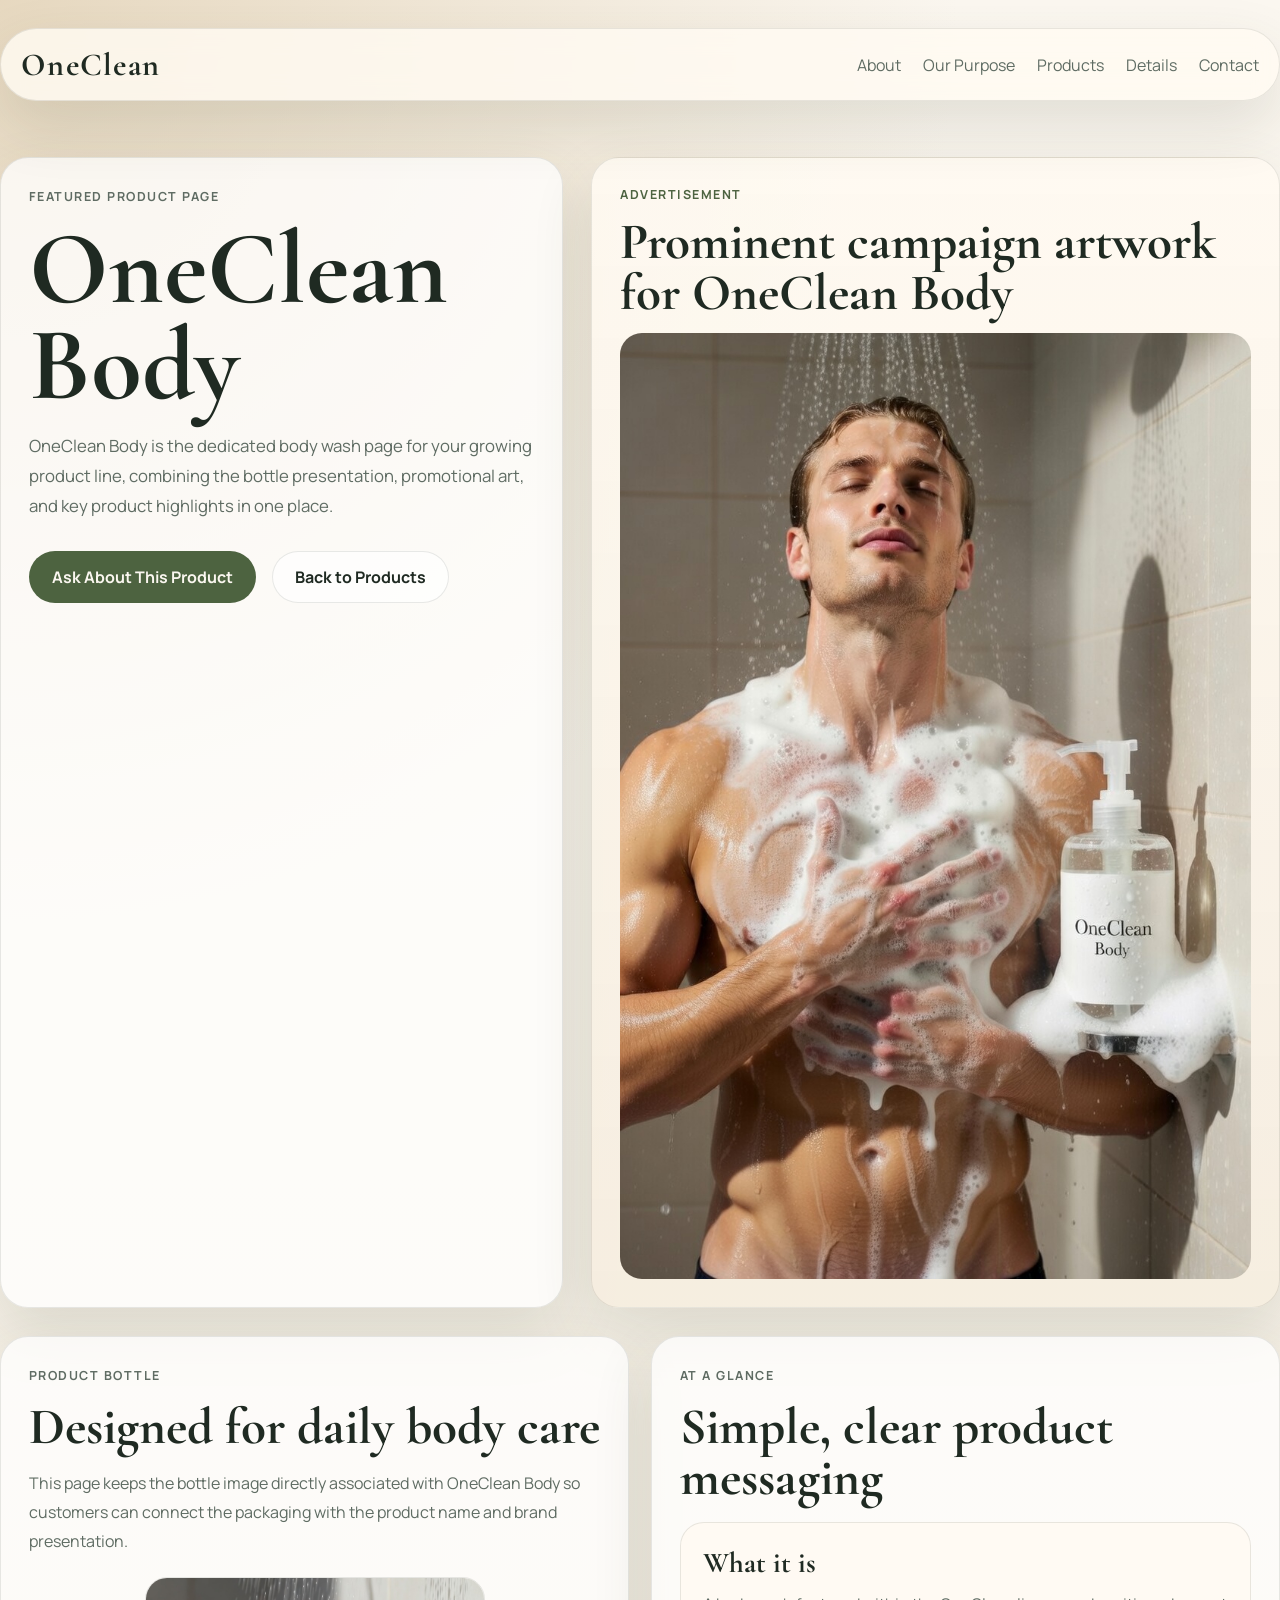
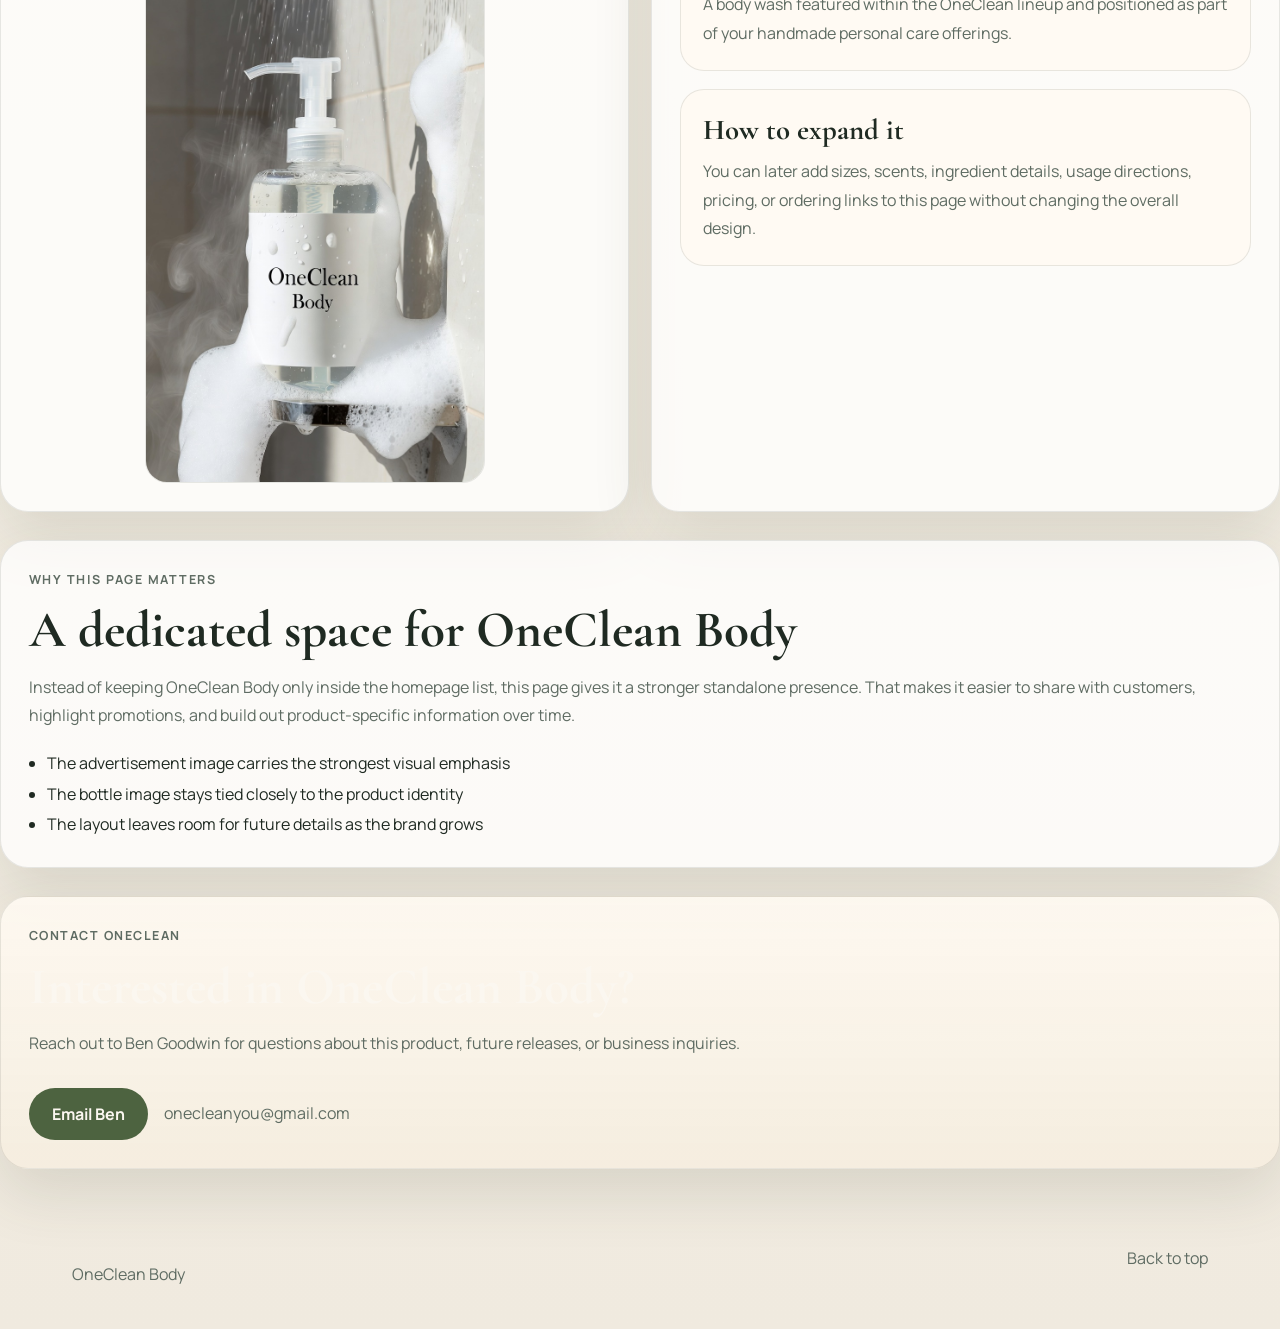
==== bodywash.html @ 04ad3761 "Add OneClean Body product page" ====
<!DOCTYPE html>
<html lang="en">
  <head>
    <meta charset="UTF-8" />
    <meta name="viewport" content="width=device-width, initial-scale=1.0" />
    <title>OneClean Body</title>
    <meta
      name="description"
      content="OneClean Body is the dedicated body wash page from OneClean, featuring product details and promotional imagery."
    />
    <link rel="preconnect" href="https://fonts.googleapis.com" />
    <link rel="preconnect" href="https://fonts.gstatic.com" crossorigin />
    <link
      href="https://fonts.googleapis.com/css2?family=Cormorant+Garamond:wght@500;600;700&family=Manrope:wght@400;500;600;700&display=swap"
      rel="stylesheet"
    />
    <link rel="stylesheet" href="styles.css" />
  </head>
  <body>
    <header class="product-page" id="top">
      <nav class="nav">
        <a class="brand" href="index.html">OneClean</a>
        <button
          class="nav-toggle"
          type="button"
          aria-expanded="false"
          aria-controls="nav-links"
        >
          Menu
        </button>
        <div class="nav-links" id="nav-links">
          <a href="index.html#about">About</a>
          <a href="index.html#purpose">Our Purpose</a>
          <a href="index.html#products">Products</a>
          <a href="#details">Details</a>
          <a href="#contact">Contact</a>
        </div>
      </nav>

      <main class="product-page-grid">
        <section class="product-hero">
          <div class="product-hero-copy">
            <p class="eyebrow">Featured product page</p>
            <h1>OneClean Body</h1>
            <p class="product-summary">
              OneClean Body is the dedicated body wash page for your growing
              product line, combining the bottle presentation, promotional art,
              and key product highlights in one place.
            </p>
            <div class="hero-actions">
              <a class="button button-primary" href="#contact">Ask About This Product</a>
              <a class="button button-secondary" href="index.html#products"
                >Back to Products</a
              >
            </div>
          </div>
          <div class="product-ad-panel">
            <p class="eyebrow">Advertisement</p>
            <h2>Prominent campaign artwork for OneClean Body</h2>
            <img
              class="product-ad-image-large"
              src="images/oneclean-body-ad.jpeg"
              alt="Advertisement for OneClean Body body wash"
            />
          </div>
        </section>

        <section class="product-detail-grid" id="details">
          <article class="product-bottle-panel">
            <p class="eyebrow">Product bottle</p>
            <h2>Designed for daily body care</h2>
            <p>
              This page keeps the bottle image directly associated with
              OneClean Body so customers can connect the packaging with the
              product name and brand presentation.
            </p>
            <img
              class="product-image"
              src="images/oneclean-body-bottle.jpeg"
              alt="Bottle of OneClean Body body wash"
            />
          </article>
          <article class="product-details">
            <p class="eyebrow">At a glance</p>
            <h2>Simple, clear product messaging</h2>
            <div class="product-detail-card">
              <h3>What it is</h3>
              <p>
                A body wash featured within the OneClean lineup and positioned
                as part of your handmade personal care offerings.
              </p>
            </div>
            <div class="product-detail-card">
              <h3>How to expand it</h3>
              <p>
                You can later add sizes, scents, ingredient details, usage
                directions, pricing, or ordering links to this page without
                changing the overall design.
              </p>
            </div>
          </article>
        </section>

        <section class="product-story">
          <p class="eyebrow">Why this page matters</p>
          <h2>A dedicated space for OneClean Body</h2>
          <p>
            Instead of keeping OneClean Body only inside the homepage list, this
            page gives it a stronger standalone presence. That makes it easier
            to share with customers, highlight promotions, and build out
            product-specific information over time.
          </p>
          <ul class="product-list">
            <li>The advertisement image carries the strongest visual emphasis</li>
            <li>The bottle image stays tied closely to the product identity</li>
            <li>The layout leaves room for future details as the brand grows</li>
          </ul>
        </section>

        <section class="product-cta section-dark" id="contact">
          <p class="eyebrow">Contact OneClean</p>
          <h2>Interested in OneClean Body?</h2>
          <p>
            Reach out to Ben Goodwin for questions about this product, future
            releases, or business inquiries.
          </p>
          <div class="contact-actions">
            <a class="button button-primary" href="mailto:onecleanyou@gmail.com"
              >Email Ben</a
            >
            <p class="contact-note">onecleanyou@gmail.com</p>
          </div>
        </section>
      </main>
    </header>

    <footer class="footer">
      <p>OneClean Body</p>
      <a href="#top">Back to top</a>
    </footer>

    <script src="script.js"></script>
  </body>
</html>
---- styles.css ----
:root {
  --bg: #f6f1e7;
  --surface: rgba(255, 255, 255, 0.72);
  --surface-strong: #fffaf2;
  --ink: #1f2a22;
  --muted: #5f6c63;
  --accent: #7f9a65;
  --accent-deep: #4d6340;
  --sand: #dcc8a6;
  --line: rgba(31, 42, 34, 0.1);
  --shadow: 0 24px 60px rgba(61, 72, 49, 0.14);
}

* {
  box-sizing: border-box;
}

html {
  scroll-behavior: smooth;
}

body {
  margin: 0;
  font-family: "Manrope", sans-serif;
  color: var(--ink);
  background:
    radial-gradient(circle at top left, rgba(220, 200, 166, 0.65), transparent 30%),
    linear-gradient(180deg, #fbf7f0 0%, var(--bg) 40%, #f0eadf 100%);
}

a {
  color: inherit;
  text-decoration: none;
}

.hero,
.section,
.footer {
  padding-left: min(6vw, 72px);
  padding-right: min(6vw, 72px);
}

.hero {
  min-height: 100vh;
  padding-top: 28px;
  padding-bottom: 56px;
}

.nav {
  display: flex;
  align-items: center;
  justify-content: space-between;
  gap: 24px;
  position: sticky;
  top: 20px;
  z-index: 10;
  margin-bottom: 56px;
  padding: 16px 20px;
  border: 1px solid var(--line);
  border-radius: 999px;
  background: rgba(255, 250, 242, 0.82);
  backdrop-filter: blur(12px);
  box-shadow: var(--shadow);
}

.brand,
h1,
h2,
h3 {
  font-family: "Cormorant Garamond", serif;
}

.brand {
  font-size: 2rem;
  font-weight: 700;
  letter-spacing: 0.04em;
}

.nav-toggle {
  display: none;
  border: 0;
  background: transparent;
  color: var(--ink);
  font: inherit;
  font-weight: 700;
  cursor: pointer;
}

.nav-links {
  display: flex;
  align-items: center;
  gap: 22px;
  color: var(--muted);
}

.hero-content {
  display: grid;
  grid-template-columns: 1.2fr 0.8fr;
  gap: 36px;
  align-items: center;
}

.hero-copy {
  max-width: 680px;
}

.eyebrow {
  margin: 0 0 14px;
  color: var(--accent-deep);
  text-transform: uppercase;
  letter-spacing: 0.12em;
  font-size: 0.78rem;
  font-weight: 700;
}

h1 {
  margin: 0;
  font-size: clamp(3.5rem, 9vw, 6.5rem);
  line-height: 0.92;
}

.hero-text,
.section-text,
.info-card p,
.ingredient-item p,
.step-card p,
.contact-note,
.hero-card p {
  color: var(--muted);
  line-height: 1.7;
}

.hero-text {
  max-width: 560px;
  margin: 24px 0 0;
  font-size: 1.08rem;
}

.hero-actions,
.contact-actions {
  display: flex;
  align-items: center;
  gap: 16px;
  flex-wrap: wrap;
  margin-top: 30px;
}

.button {
  display: inline-flex;
  align-items: center;
  justify-content: center;
  padding: 14px 22px;
  border-radius: 999px;
  border: 1px solid transparent;
  font-weight: 700;
  transition: transform 180ms ease, background-color 180ms ease, color 180ms ease;
}

.button:hover,
.button:focus-visible {
  transform: translateY(-1px);
}

.button-primary {
  background: var(--accent-deep);
  color: #fbf7f0;
}

.button-secondary {
  border-color: var(--line);
  background: rgba(255, 255, 255, 0.65);
}

.hero-card,
.info-card,
.step-card,
.ingredient-panel,
.contact-panel {
  border: 1px solid var(--line);
  box-shadow: var(--shadow);
}

.hero-card {
  padding: 30px;
  border-radius: 28px;
  background: linear-gradient(180deg, rgba(255, 250, 242, 0.88), rgba(245, 237, 223, 0.94));
}

.card-label,
.step-number {
  display: inline-block;
  color: var(--accent-deep);
  font-weight: 800;
  letter-spacing: 0.08em;
}

.hero-card h2,
.section-heading h2,
.split-layout h2,
.contact-panel h2,
.product-hero-copy h2,
.product-ad-panel h2,
.product-bottle-panel h2,
.product-details h2,
.product-story h2,
.product-cta h2 {
  margin: 8px 0 14px;
  font-size: clamp(2.2rem, 4vw, 3.2rem);
  line-height: 1;
}

.feature-list {
  margin: 18px 0 0;
  padding-left: 18px;
  color: var(--ink);
  line-height: 1.9;
}

.section {
  padding-top: 88px;
  padding-bottom: 88px;
}

.section-light {
  background: transparent;
}

.section-accent {
  background: rgba(255, 250, 242, 0.55);
}

.section-purpose {
  background:
    linear-gradient(180deg, rgba(255, 250, 242, 0.7), rgba(246, 241, 231, 0.92)),
    radial-gradient(circle at top right, rgba(127, 154, 101, 0.18), transparent 28%);
}

.section-dark {
  background: linear-gradient(135deg, #2d3b2e, #415441);
  color: #fbf7f0;
}

.section-heading {
  max-width: 720px;
  margin-bottom: 34px;
}

.grid {
  display: grid;
  gap: 24px;
}

.grid-three {
  grid-template-columns: repeat(3, minmax(0, 1fr));
}

.info-card,
.step-card {
  padding: 26px;
  border-radius: 24px;
  background: var(--surface);
  backdrop-filter: blur(10px);
}

.info-card h3,
.step-card h3,
.ingredient-item h3 {
  margin: 14px 0 10px;
  font-size: 1.9rem;
}

.split-layout {
  display: grid;
  grid-template-columns: 1fr 1fr;
  gap: 30px;
  align-items: start;
}

.purpose-layout {
  display: grid;
  grid-template-columns: 0.8fr 1.2fr;
  gap: 30px;
  align-items: start;
}

.purpose-heading {
  margin-bottom: 0;
}

.purpose-card {
  padding: 30px;
  border: 1px solid var(--line);
  border-radius: 28px;
  background: rgba(255, 255, 255, 0.72);
  box-shadow: var(--shadow);
}

.purpose-card p {
  margin: 0 0 18px;
  color: var(--muted);
  line-height: 1.8;
}

.purpose-priorities {
  margin: 24px 0;
  padding: 20px;
  border-radius: 24px;
  background: rgba(255, 250, 242, 0.84);
  border: 1px solid var(--line);
}

.purpose-label {
  margin-bottom: 12px;
  color: var(--ink);
  font-weight: 700;
}

.purpose-close {
  margin-bottom: 0;
  color: var(--ink);
  font-weight: 600;
}

.ingredient-panel {
  display: grid;
  gap: 18px;
  padding: 24px;
  border-radius: 28px;
  background: var(--surface-strong);
}

.featured-product {
  margin-top: 28px;
  padding: 20px;
  border: 1px solid var(--line);
  border-radius: 28px;
  background: rgba(255, 255, 255, 0.62);
  box-shadow: var(--shadow);
}

.featured-copy h3 {
  margin: 8px 0 12px;
  font-size: clamp(2rem, 4vw, 2.8rem);
}

.featured-ad-image,
.product-thumb {
  display: block;
  width: 100%;
  object-fit: cover;
}

.featured-ad-image {
  margin-top: 18px;
  min-height: 320px;
  max-height: 560px;
  border-radius: 22px;
  box-shadow: var(--shadow);
}

.ingredient-item {
  padding-bottom: 12px;
  border-bottom: 1px solid var(--line);
}

.product-item-header {
  display: grid;
  grid-template-columns: minmax(0, 1fr) 110px;
  gap: 18px;
  align-items: center;
}

.product-thumb {
  aspect-ratio: 4 / 5;
  border-radius: 20px;
  border: 1px solid var(--line);
}

.ingredient-item:last-child {
  padding-bottom: 0;
  border-bottom: 0;
}

.step-number {
  font-size: 0.9rem;
}

.contact-panel {
  display: grid;
  grid-template-columns: 1.1fr 0.9fr;
  gap: 24px;
  padding: 32px;
  border-radius: 30px;
  background: rgba(255, 255, 255, 0.08);
}

.contact-note {
  margin: 0;
  color: rgba(251, 247, 240, 0.78);
}

.product-page {
  min-height: 100vh;
  padding-top: 28px;
  padding-bottom: 56px;
}

.product-page-grid {
  display: grid;
  gap: 28px;
}

.product-hero {
  display: grid;
  grid-template-columns: 0.9fr 1.1fr;
  gap: 28px;
  align-items: stretch;
}

.product-hero-copy,
.product-story,
.product-details,
.product-cta,
.product-ad-panel,
.product-bottle-panel {
  padding: 28px;
  border: 1px solid var(--line);
  border-radius: 28px;
  box-shadow: var(--shadow);
}

.product-hero-copy,
.product-story,
.product-details,
.product-bottle-panel {
  background: rgba(255, 255, 255, 0.74);
}

.product-ad-panel,
.product-cta {
  background: linear-gradient(180deg, rgba(255, 250, 242, 0.88), rgba(245, 237, 223, 0.94));
}

.product-summary,
.product-story p,
.product-hero-copy p,
.product-bottle-panel p,
.product-details p,
.product-cta p {
  color: var(--muted);
  line-height: 1.8;
}

.product-summary {
  font-size: 1.05rem;
}

.product-ad-image-large,
.product-image {
  display: block;
  width: 100%;
  object-fit: cover;
  border-radius: 22px;
}

.product-ad-image-large {
  min-height: 360px;
}

.product-image {
  max-width: 340px;
  margin: 22px auto 0;
  border: 1px solid var(--line);
}

.product-detail-grid {
  display: grid;
  grid-template-columns: repeat(2, minmax(0, 1fr));
  gap: 22px;
}

.product-detail-card {
  margin-top: 18px;
  padding: 22px;
  border-radius: 24px;
  border: 1px solid var(--line);
  background: rgba(255, 250, 242, 0.84);
}

.product-detail-card h3 {
  margin: 0 0 10px;
  font-size: 1.8rem;
}

.product-detail-card p {
  margin: 0;
}

.product-list {
  margin: 18px 0 0;
  padding-left: 18px;
  color: var(--ink);
  line-height: 1.9;
}

.footer {
  display: flex;
  justify-content: space-between;
  gap: 18px;
  padding-top: 22px;
  padding-bottom: 28px;
  color: var(--muted);
}

@media (max-width: 900px) {
  .hero-content,
  .purpose-layout,
  .product-hero,
  .product-detail-grid,
  .split-layout,
  .contact-panel,
  .grid-three {
    grid-template-columns: 1fr;
  }

  .nav {
    align-items: flex-start;
    flex-wrap: wrap;
    border-radius: 28px;
  }

  .nav-toggle {
    display: inline-flex;
  }

  .nav-links {
    display: none;
    width: 100%;
    flex-direction: column;
    align-items: flex-start;
    padding-top: 12px;
  }

  .nav-links.is-open {
    display: flex;
  }

  .hero {
    min-height: auto;
  }

  h1 {
    font-size: clamp(3rem, 15vw, 4.6rem);
  }

  .product-item-header {
    grid-template-columns: 1fr;
  }

  .product-thumb {
    max-width: 180px;
  }

  .product-image {
    max-width: 220px;
  }
}

@media (max-width: 560px) {
  .hero,
  .section,
  .footer {
    padding-left: 20px;
    padding-right: 20px;
  }

  .nav {
    top: 12px;
    margin-bottom: 40px;
  }

  .hero-card,
  .info-card,
  .step-card,
  .product-hero-copy,
  .product-story,
  .product-details,
  .product-cta,
  .product-ad-panel,
  .product-bottle-panel,
  .ingredient-panel,
  .contact-panel {
    border-radius: 22px;
  }
}
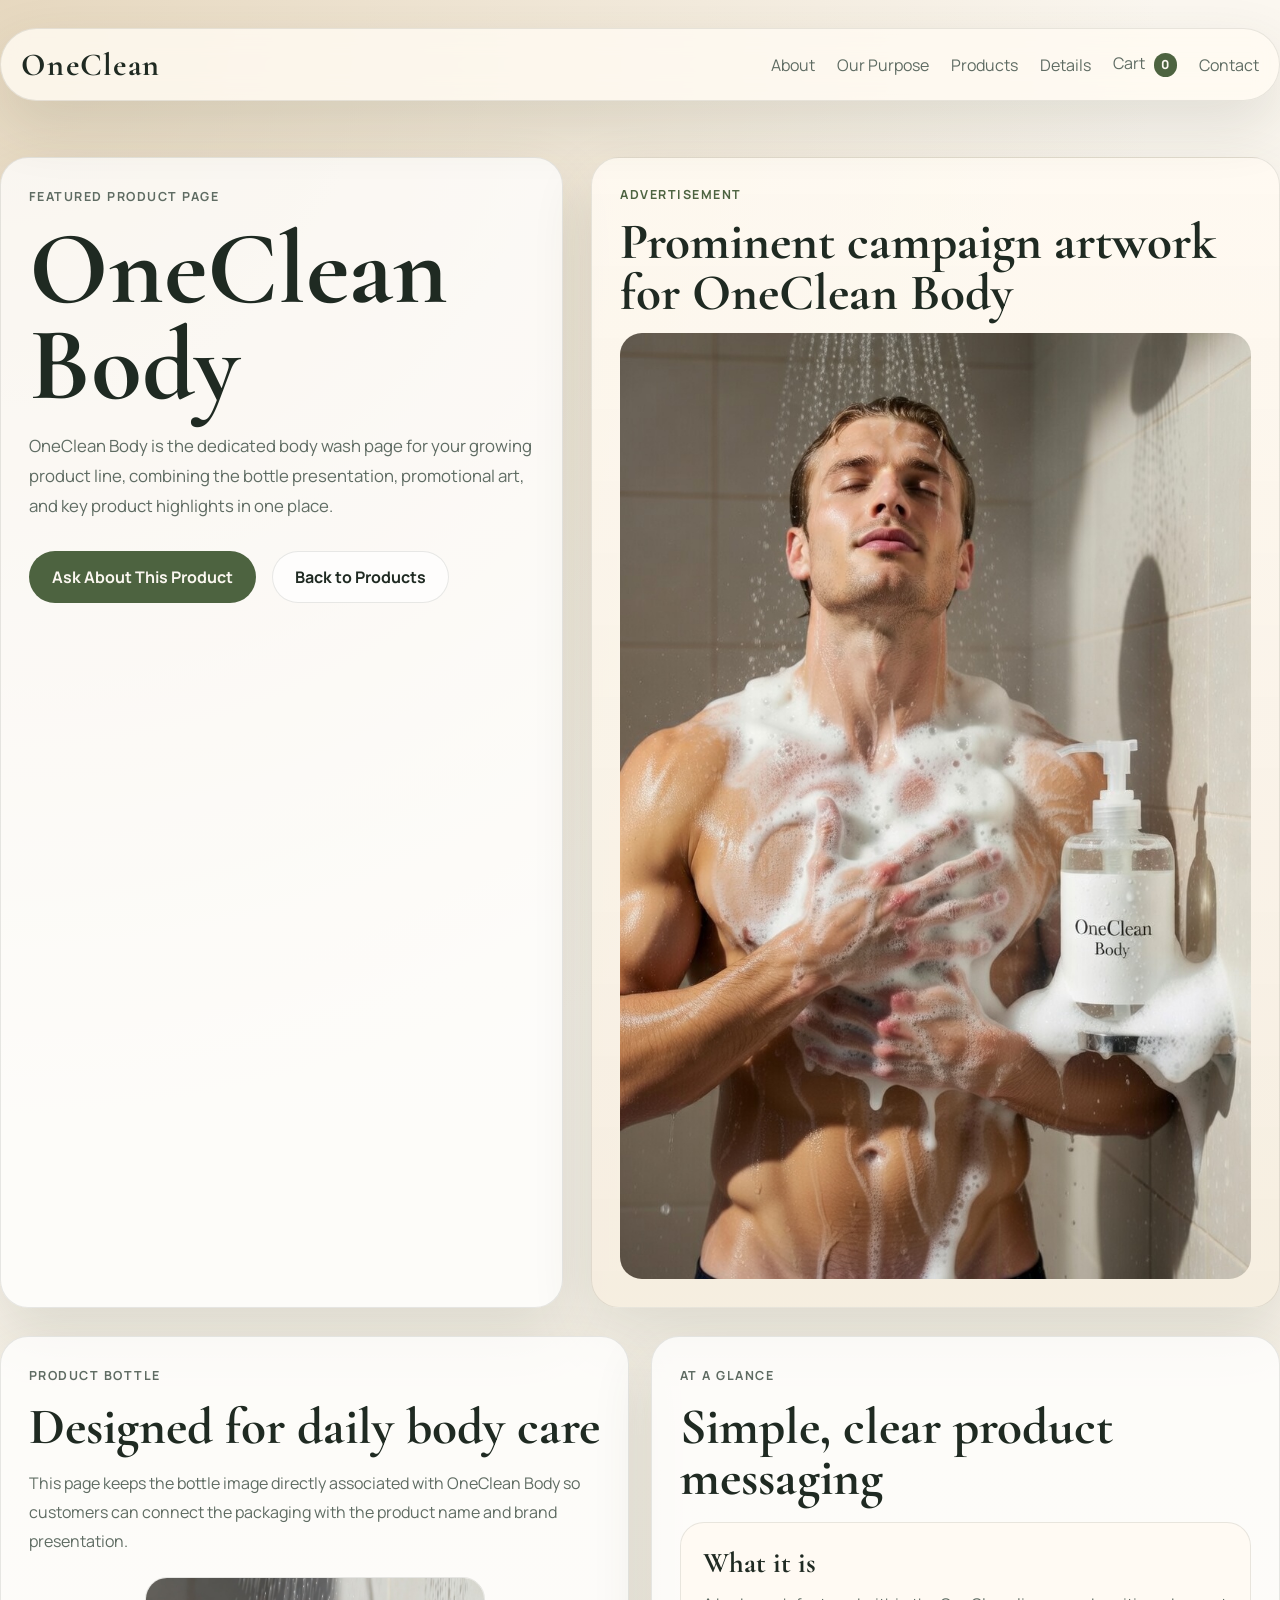
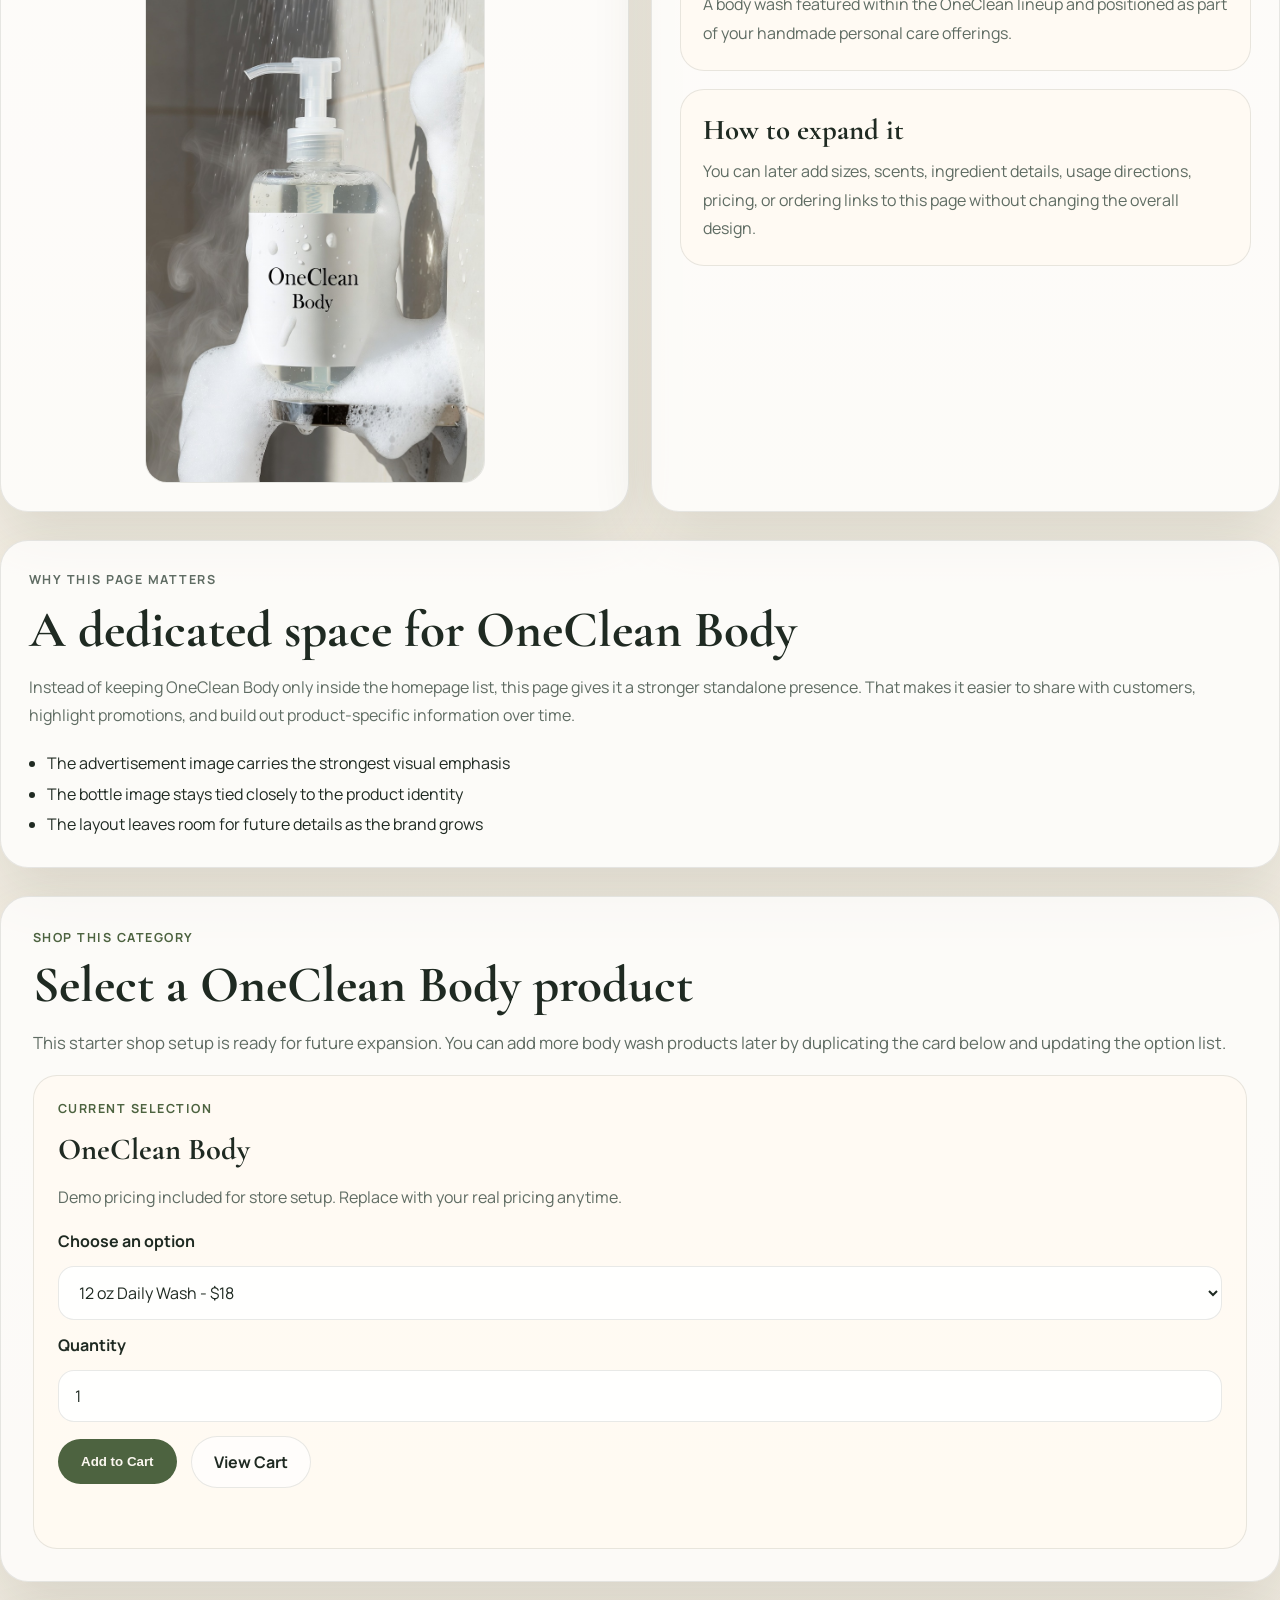
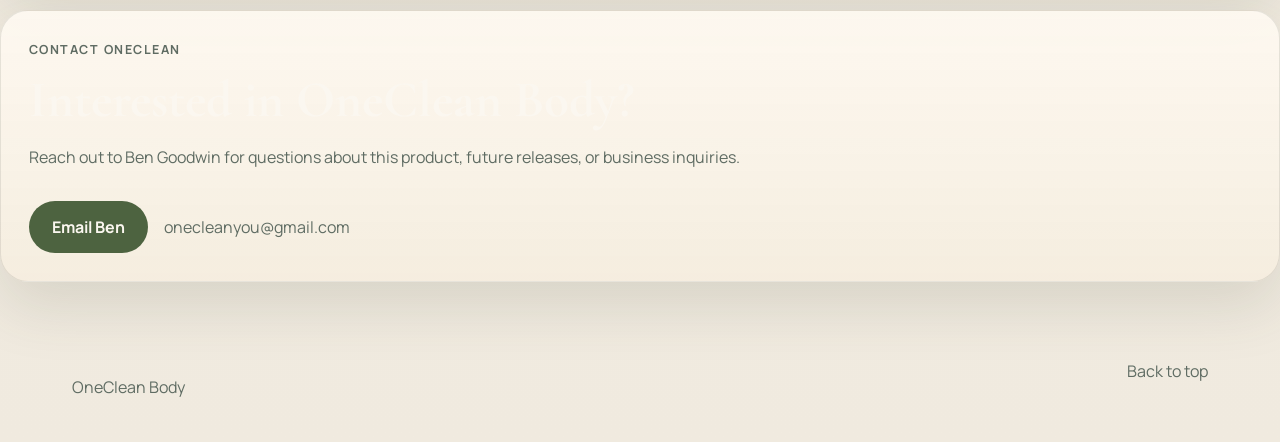
==== commit e0687628: "Add shopping flow and product details" ====
--- a/bodywash.html
+++ b/bodywash.html
@@ -33,6 +33,7 @@
           <a href="index.html#purpose">Our Purpose</a>
           <a href="index.html#products">Products</a>
           <a href="#details">Details</a>
+          <a href="cart.html">Cart <span class="cart-count" data-cart-count>0</span></a>
           <a href="#contact">Contact</a>
         </div>
       </nav>
@@ -117,6 +118,49 @@
           </ul>
         </section>
 
+        <section class="product-shop" id="shop">
+          <p class="eyebrow">Shop This Category</p>
+          <h2>Select a OneClean Body product</h2>
+          <p class="product-summary">
+            This starter shop setup is ready for future expansion. You can add
+            more body wash products later by duplicating the card below and
+            updating the option list.
+          </p>
+          <div class="shop-grid">
+            <article class="shop-card">
+              <p class="eyebrow">Current selection</p>
+              <h3>OneClean Body</h3>
+              <p class="shop-price-note">Demo pricing included for store setup. Replace with your real pricing anytime.</p>
+              <form
+                class="add-to-cart-form"
+                data-category="Body Wash"
+                data-product-base="OneClean Body"
+              >
+                <label class="shop-label" for="bodywash-option">Choose an option</label>
+                <select id="bodywash-option" name="option" class="shop-input">
+                  <option value="12 oz Daily Wash" data-price="18">12 oz Daily Wash - $18</option>
+                  <option value="16 oz Family Size" data-price="22">16 oz Family Size - $22</option>
+                </select>
+                <label class="shop-label" for="bodywash-quantity">Quantity</label>
+                <input
+                  id="bodywash-quantity"
+                  class="shop-input"
+                  type="number"
+                  name="quantity"
+                  min="1"
+                  max="12"
+                  value="1"
+                />
+                <div class="shop-actions">
+                  <button class="button button-primary" type="submit">Add to Cart</button>
+                  <a class="button button-secondary" href="cart.html">View Cart</a>
+                </div>
+                <p class="shop-feedback" aria-live="polite"></p>
+              </form>
+            </article>
+          </div>
+        </section>
+
         <section class="product-cta section-dark" id="contact">
           <p class="eyebrow">Contact OneClean</p>
           <h2>Interested in OneClean Body?</h2>
--- a/styles.css
+++ b/styles.css
@@ -93,6 +93,21 @@
   color: var(--muted);
 }
 
+.cart-count {
+  display: inline-flex;
+  align-items: center;
+  justify-content: center;
+  min-width: 1.45rem;
+  height: 1.45rem;
+  margin-left: 6px;
+  padding: 0 6px;
+  border-radius: 999px;
+  background: var(--accent-deep);
+  color: #fbf7f0;
+  font-size: 0.78rem;
+  font-weight: 800;
+}
+
 .hero-content {
   display: grid;
   grid-template-columns: 1.2fr 0.8fr;
@@ -202,7 +217,10 @@
 .product-ad-panel h2,
 .product-bottle-panel h2,
 .product-details h2,
+.product-shop h2,
 .product-story h2,
+.cart-panel h2,
+.checkout-panel h2,
 .product-cta h2 {
   margin: 8px 0 14px;
   font-size: clamp(2.2rem, 4vw, 3.2rem);
@@ -463,8 +481,37 @@
   border-radius: 22px;
 }
 
+.image-placeholder {
+  display: grid;
+  place-items: center;
+  width: 100%;
+  min-height: 360px;
+  padding: 24px;
+  border: 1px dashed rgba(31, 42, 34, 0.24);
+  border-radius: 22px;
+  background:
+    linear-gradient(135deg, rgba(255, 250, 242, 0.92), rgba(240, 234, 223, 0.96)),
+    repeating-linear-gradient(
+      -45deg,
+      rgba(127, 154, 101, 0.08),
+      rgba(127, 154, 101, 0.08) 12px,
+      transparent 12px,
+      transparent 24px
+    );
+  color: var(--accent-deep);
+  text-align: center;
+  line-height: 1.7;
+  font-weight: 700;
+}
+
 .product-ad-image-large {
   min-height: 360px;
+}
+
+.product-ad-image-compact {
+  max-width: 50%;
+  min-height: auto;
+  margin: 0 auto;
 }
 
 .product-image {
@@ -501,6 +548,182 @@
   padding-left: 18px;
   color: var(--ink);
   line-height: 1.9;
+}
+
+.product-shop,
+.cart-panel,
+.checkout-panel,
+.cart-empty,
+.product-info-section {
+  padding: 32px;
+  border: 1px solid var(--line);
+  border-radius: 28px;
+  background: rgba(255, 255, 255, 0.74);
+  box-shadow: var(--shadow);
+}
+
+.shop-grid,
+.cart-layout,
+.product-info-grid {
+  display: grid;
+  gap: 24px;
+}
+
+.cart-layout {
+  grid-template-columns: 1.15fr 0.85fr;
+  align-items: start;
+}
+
+.product-info-grid {
+  grid-template-columns: repeat(3, minmax(0, 1fr));
+  margin-top: 22px;
+}
+
+.shop-card,
+.cart-item,
+.checkout-summary,
+.product-info-card {
+  padding: 24px;
+  border: 1px solid var(--line);
+  border-radius: 24px;
+  background: rgba(255, 250, 242, 0.88);
+}
+
+.shop-card h3,
+.cart-item h3,
+.checkout-summary h3,
+.product-info-card h3 {
+  margin: 0 0 10px;
+  font-size: 1.9rem;
+}
+
+.product-info-card p {
+  margin: 0;
+  color: var(--muted);
+  line-height: 1.8;
+}
+
+.product-info-card-warning {
+  background: rgba(255, 245, 235, 0.92);
+}
+
+.shop-price-note,
+.checkout-note,
+.cart-item-meta,
+.cart-item-total {
+  color: var(--muted);
+  line-height: 1.7;
+}
+
+.add-to-cart-form,
+.checkout-form {
+  display: grid;
+  gap: 14px;
+  margin-top: 18px;
+}
+
+.shop-label,
+.checkout-label {
+  font-weight: 700;
+  color: var(--ink);
+}
+
+.shop-input,
+.checkout-input,
+.cart-quantity-input {
+  width: 100%;
+  padding: 14px 16px;
+  border: 1px solid var(--line);
+  border-radius: 16px;
+  background: rgba(255, 255, 255, 0.9);
+  color: var(--ink);
+  font: inherit;
+}
+
+.shop-actions,
+.checkout-actions,
+.cart-actions {
+  display: flex;
+  gap: 14px;
+  flex-wrap: wrap;
+  align-items: center;
+}
+
+.shop-feedback {
+  min-height: 1.4rem;
+  margin: 0;
+  color: var(--accent-deep);
+  font-weight: 700;
+}
+
+.cart-items {
+  display: grid;
+  gap: 18px;
+}
+
+.cart-item {
+  display: grid;
+  gap: 14px;
+}
+
+.cart-item-header,
+.cart-item-controls,
+.cart-totals-row {
+  display: flex;
+  justify-content: space-between;
+  gap: 16px;
+  align-items: center;
+}
+
+.cart-item-controls {
+  flex-wrap: wrap;
+}
+
+.cart-quantity-input {
+  max-width: 90px;
+}
+
+.text-button {
+  border: 0;
+  background: transparent;
+  color: var(--accent-deep);
+  font: inherit;
+  font-weight: 800;
+  cursor: pointer;
+  padding: 0;
+}
+
+.cart-totals {
+  display: grid;
+  gap: 12px;
+  margin-top: 18px;
+}
+
+.cart-total-strong {
+  font-weight: 800;
+}
+
+.checkout-input[type="textarea"],
+.checkout-input textarea {
+  min-height: 120px;
+}
+
+.checkout-input-message {
+  min-height: 120px;
+  resize: vertical;
+}
+
+.cart-empty {
+  text-align: center;
+}
+
+.product-video {
+  display: block;
+  width: 100%;
+  margin-top: 20px;
+  border-radius: 22px;
+  box-shadow: var(--shadow);
+  background: #000;
 }
 
 .footer {
@@ -517,6 +740,8 @@
   .purpose-layout,
   .product-hero,
   .product-detail-grid,
+  .cart-layout,
+  .product-info-grid,
   .split-layout,
   .contact-panel,
   .grid-three {
@@ -563,6 +788,10 @@
 
   .product-image {
     max-width: 220px;
+  }
+
+  .product-ad-image-compact {
+    max-width: 100%;
   }
 }
 
